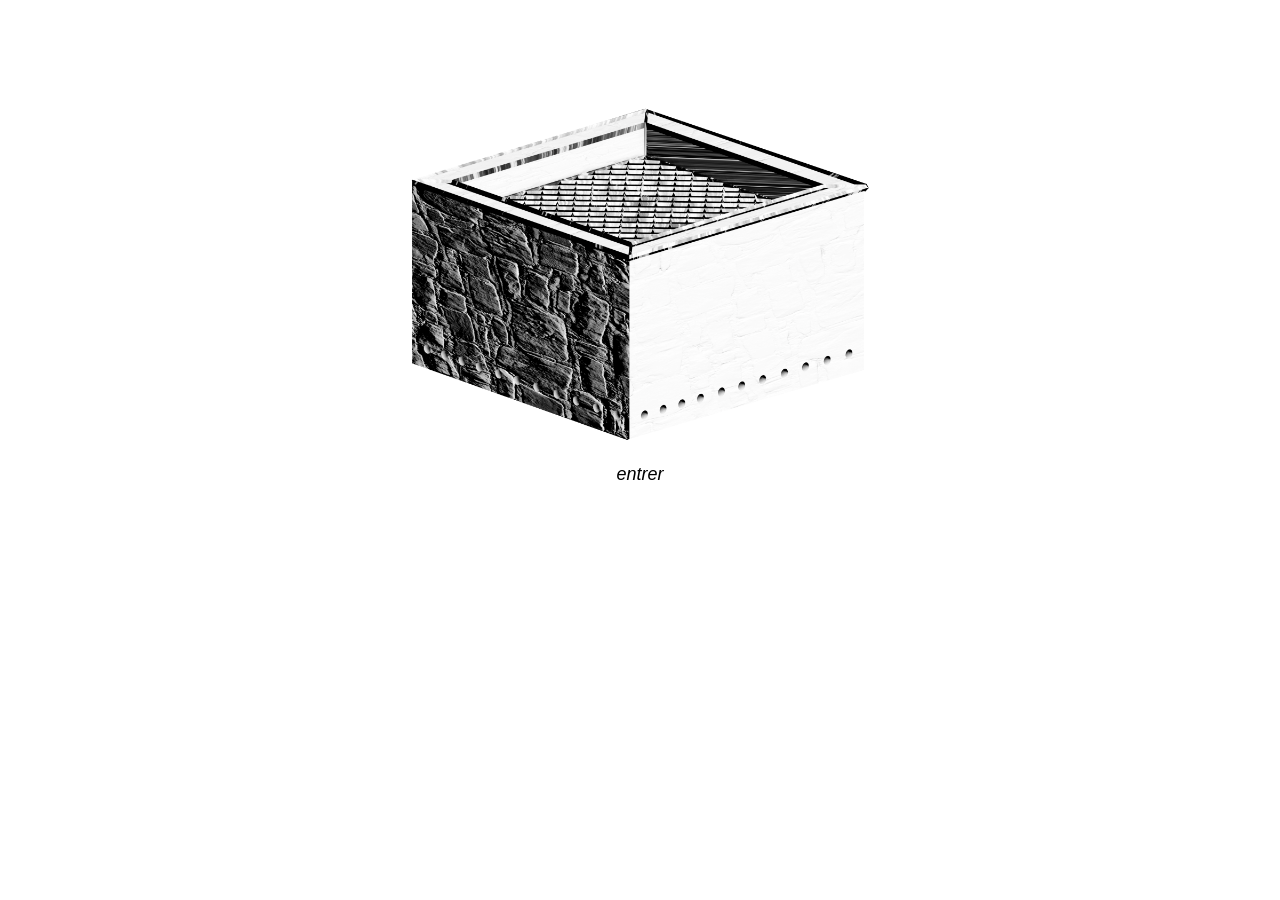
==== index.html @ df1f06bc "Add files via upload" ====
<!DOCTYPE html>
<html lang="fr">
    <head>
        <meta charset="utf-8">
        <meta name="description" content="far:candidature">
        <meta name="keywords" content="far, émile chevreau, étienne filoche-garnier, candidature">
        <meta name="author" content="émile chevreau, étienne filoche-garnier">
        <meta name="viewport" content="width=device-width, initial-scale=1.0">
        <link rel="shortcut icon" href="media/ico.png">
        <title> far far away </title>
        <!-- CSS -->
        <link rel="stylesheet" href="css/fonts.css">
        <!-- FIN CSS -->





    </head>
    <body> <br>      

    <div class="atre" style="text-align: center;">
        <a href="farfarfar.html" title="vers farfarfar"><img src="media/atre.png" style="width: 40%; cursor: pointer;">
        <p style="font-family: Arial, Helvetica, sans-serif; font-size:large ; text-align: center; cursor: pointer;"><i>entrer</i></p>
</a>
        
    </div>
    
    </body>



</html>
---- css/fonts.css ----
*{
  margin: 0;
  padding: 0;
}


a {
  outline: none;
  text-decoration: none;
}

a:link {
  color: #000000;
}

a:visited {
  color: rgb(0, 0, 0);
}

a:focus {
  background: #ffffff;
}

a:hover {
  background: #ffffff;
  filter:blur(1px);
  color: rgb(0, 0, 0);
}

a:active {
  background: rgb(255, 255, 255);
  color: rgb(0, 0, 0);
}



@media(min-width:1000px){
    .atre{
      margin-top: 0px;
    }

}



@media(max-width:1000px){
    .atre{
      margin-top: 200px;
    }

}
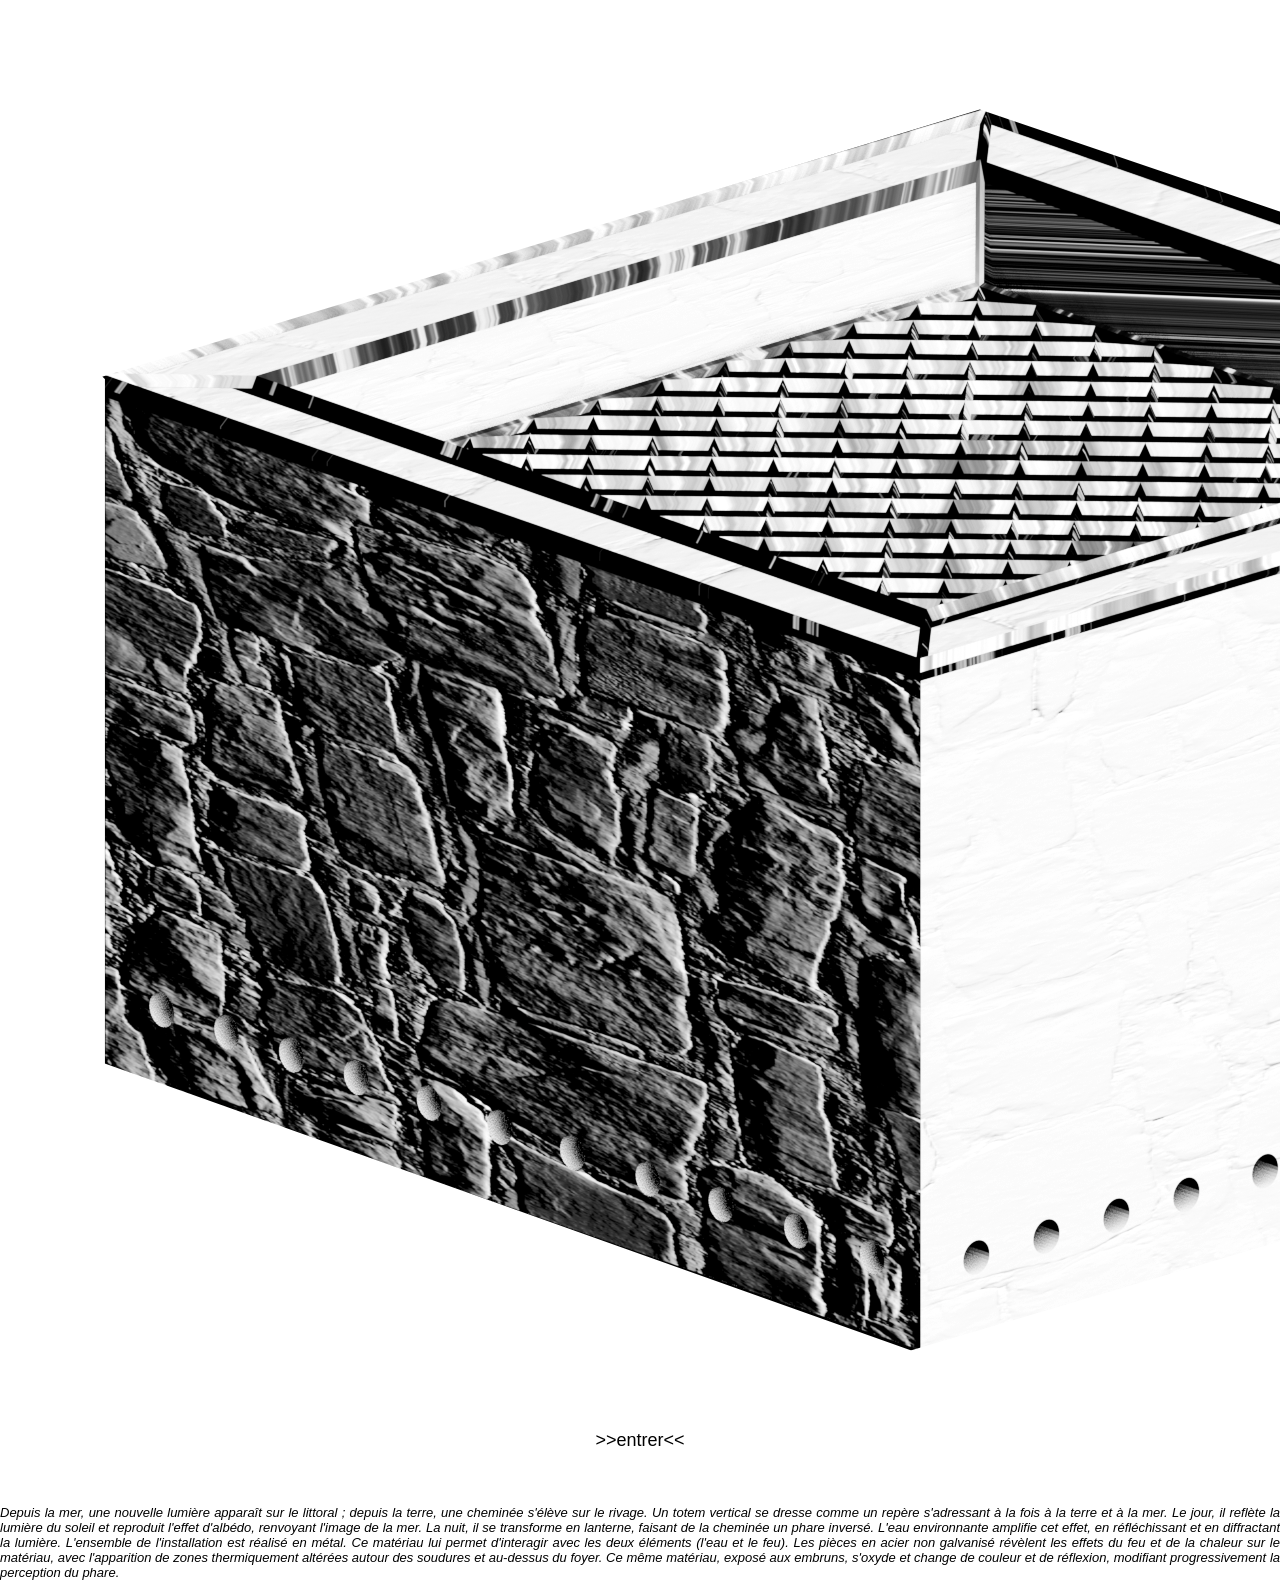
==== commit f0e3dc2f: "Update index.html with new content and structure Added content to the body and improved structure." ====
--- a/index.html
+++ b/index.html
@@ -20,12 +20,19 @@
     <body> <br>      
 
     <div class="atre" style="text-align: center;">
-        <a href="farfarfar.html" title="vers farfarfar"><img src="media/atre.png" style="width: 40%; cursor: pointer;">
-        <p style="font-family: Arial, Helvetica, sans-serif; font-size:large ; text-align: center; cursor: pointer;"><i>entrer</i></p>
-</a>
-        
+        <a href="farfarfar.html" title="vers farfarfar"><img class="ig" src="media/atre.png" style="text-align: center; cursor: pointer;">
+        <p style="font-family: Arial, Helvetica, sans-serif; font-size:large ; text-align: center; cursor: pointer;">>>entrer<<</p>
+    </a>
     </div>
-    
+    <br><br><br>
+    <div class="txt">
+        <p style="font-family: Arial, Helvetica, sans-serif; font-size:small ; text-align: justify;">
+            <i>Depuis la mer, une nouvelle lumière apparaît sur le littoral ;
+            depuis la terre, une cheminée s'élève sur le rivage. Un totem vertical se dresse comme un repère
+            s'adressant à la fois à la terre et à la mer. Le jour, il reflète la lumière du soleil et reproduit l'effet d'albédo,
+            renvoyant l'image de la mer. La nuit, il se transforme en lanterne, faisant de la cheminée un phare inversé. L'eau environnante amplifie cet effet, en réfléchissant et en diffractant la lumière. L'ensemble de l'installation est réalisé en métal. Ce matériau lui permet d'interagir avec les deux éléments (l'eau et le feu). Les pièces en acier non galvanisé révèlent les effets du feu et de la chaleur sur le matériau, avec l'apparition de zones thermiquement altérées autour des soudures et au-dessus du foyer. Ce même matériau, exposé aux embruns, s'oxyde et change de couleur et de réflexion, modifiant progressivement la perception du phare.
+        </i></p>
+    </div>
     </body>
 
 
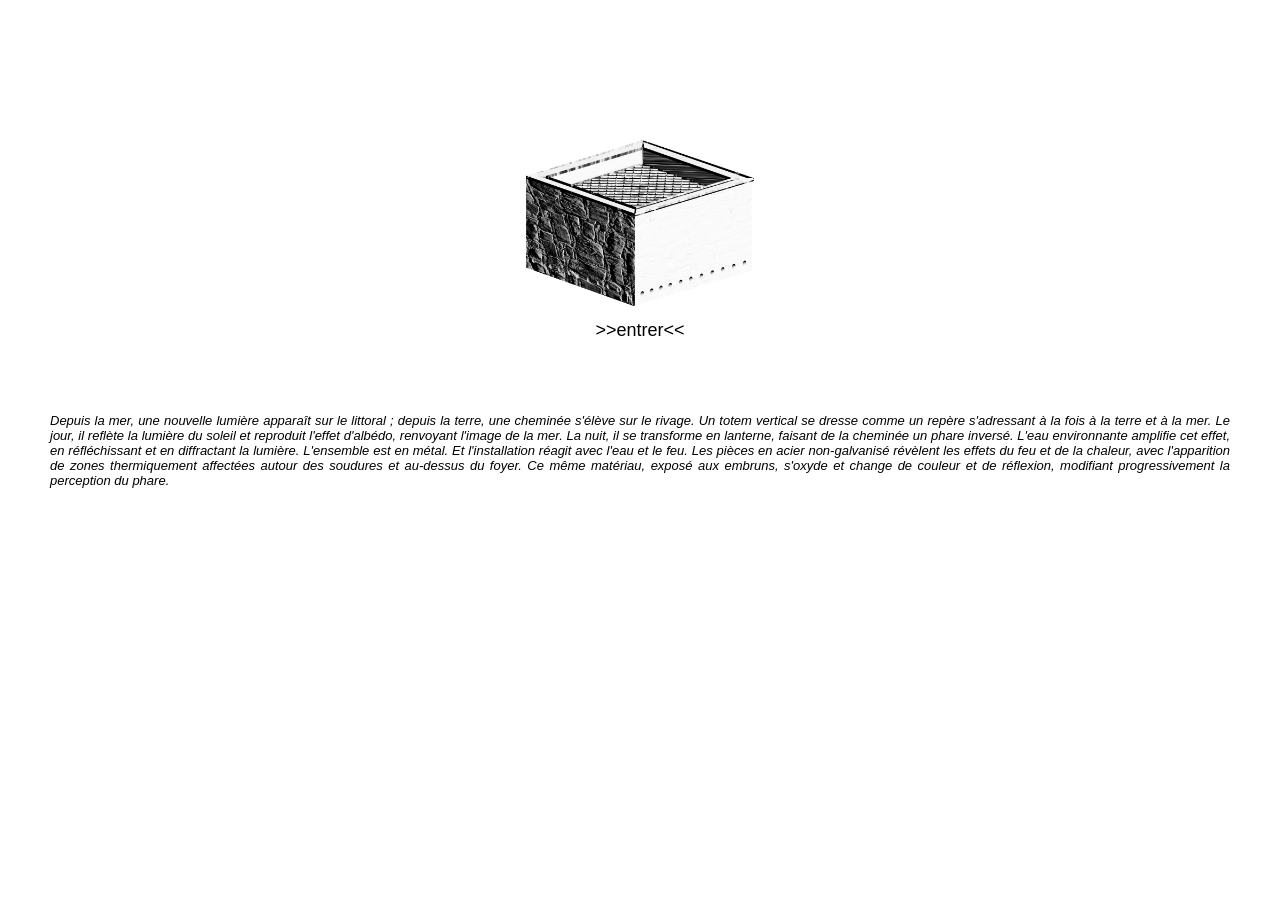
==== commit bf2701a1: "Refactor index.html for improved structure and content Updated the HTML structure and content for cl" ====
--- a/index.html
+++ b/index.html
@@ -24,13 +24,18 @@
         <p style="font-family: Arial, Helvetica, sans-serif; font-size:large ; text-align: center; cursor: pointer;">>>entrer<<</p>
     </a>
     </div>
-    <br><br><br>
+    <br><br><br><br>
     <div class="txt">
         <p style="font-family: Arial, Helvetica, sans-serif; font-size:small ; text-align: justify;">
             <i>Depuis la mer, une nouvelle lumière apparaît sur le littoral ;
             depuis la terre, une cheminée s'élève sur le rivage. Un totem vertical se dresse comme un repère
             s'adressant à la fois à la terre et à la mer. Le jour, il reflète la lumière du soleil et reproduit l'effet d'albédo,
-            renvoyant l'image de la mer. La nuit, il se transforme en lanterne, faisant de la cheminée un phare inversé. L'eau environnante amplifie cet effet, en réfléchissant et en diffractant la lumière. L'ensemble de l'installation est réalisé en métal. Ce matériau lui permet d'interagir avec les deux éléments (l'eau et le feu). Les pièces en acier non galvanisé révèlent les effets du feu et de la chaleur sur le matériau, avec l'apparition de zones thermiquement altérées autour des soudures et au-dessus du foyer. Ce même matériau, exposé aux embruns, s'oxyde et change de couleur et de réflexion, modifiant progressivement la perception du phare.
+            renvoyant l'image de la mer. La nuit, il se transforme en lanterne, faisant de la cheminée un phare inversé.
+            L'eau environnante amplifie cet effet, en réfléchissant et en diffractant la lumière. L'ensemble est en métal.
+            Et l'installation réagit avec l'eau et le feu. Les pièces en acier non-galvanisé révèlent
+            les effets du feu et de la chaleur, avec l'apparition de zones thermiquement affectées autour des soudures
+            et au-dessus du foyer. Ce même matériau, exposé aux embruns, s'oxyde et change de couleur et de réflexion,
+            modifiant progressivement la perception du phare.
         </i></p>
     </div>
     </body>
--- a/css/fonts.css
+++ b/css/fonts.css
@@ -32,11 +32,9 @@
   color: rgb(0, 0, 0);
 }
 
-
-
 @media(min-width:1000px){
     .atre{
-      margin-top: 0px;
+      margin-top: 110px;
     }
 
 }
@@ -45,10 +43,30 @@
 
 @media(max-width:1000px){
     .atre{
-      margin-top: 200px;
+      margin-top: 80px;
+    }
+
+}
+
+
+@media(min-width:1000px){
+    .ig{
+      width: 20%;
+    }
+
+}
+
+@media(max-width:1000px){
+    .ig{
+      width: 40%;
     }
 
 }
 
 
 
+
+.txt {
+  margin-left: 50px;
+  margin-right: 50px;
+}
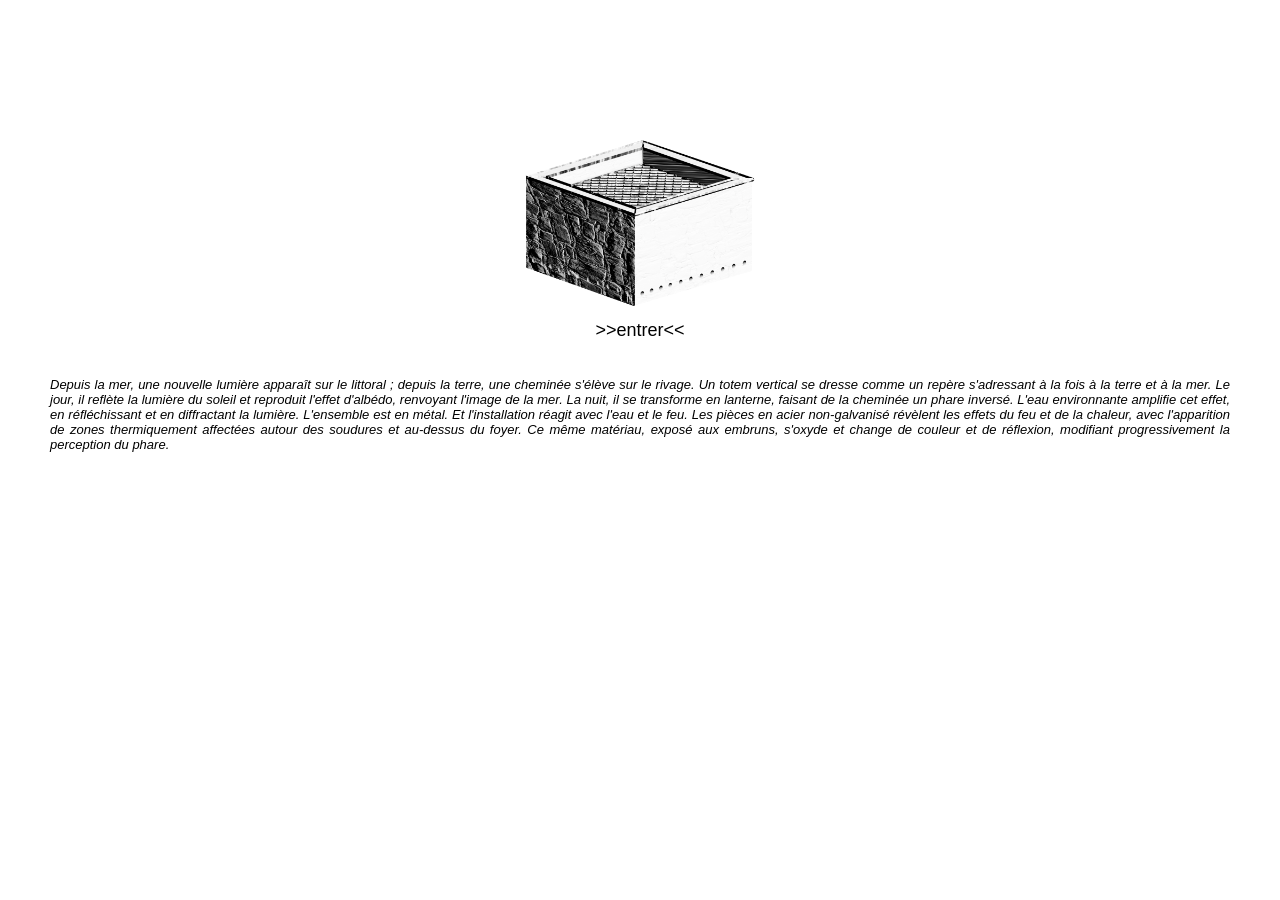
==== commit d2388da3: "Fix HTML formatting and structure" ====
--- a/index.html
+++ b/index.html
@@ -24,7 +24,7 @@
         <p style="font-family: Arial, Helvetica, sans-serif; font-size:large ; text-align: center; cursor: pointer;">>>entrer<<</p>
     </a>
     </div>
-    <br><br><br><br>
+    <br><br>
     <div class="txt">
         <p style="font-family: Arial, Helvetica, sans-serif; font-size:small ; text-align: justify;">
             <i>Depuis la mer, une nouvelle lumière apparaît sur le littoral ;
--- a/css/fonts.css
+++ b/css/fonts.css
@@ -43,7 +43,7 @@
 
 @media(max-width:1000px){
     .atre{
-      margin-top: 80px;
+      margin-top: 50px;
     }
 
 }
